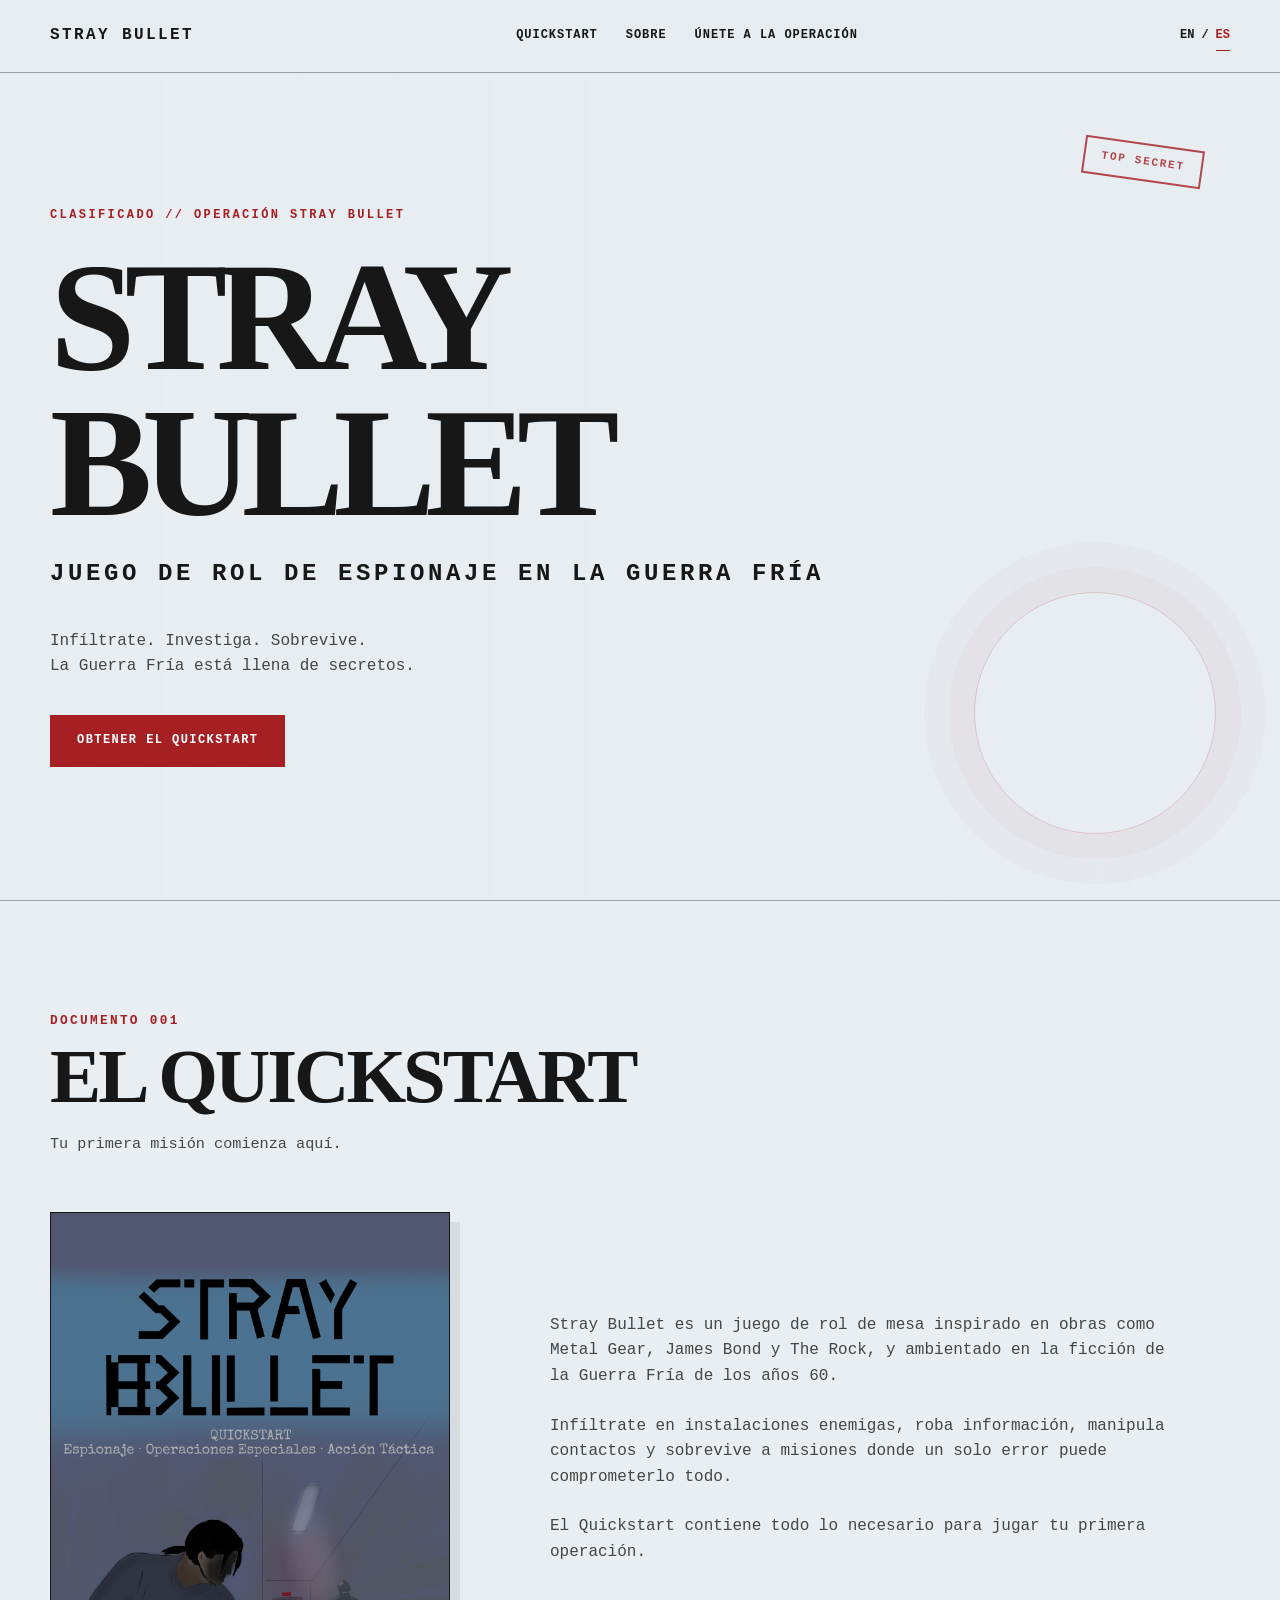
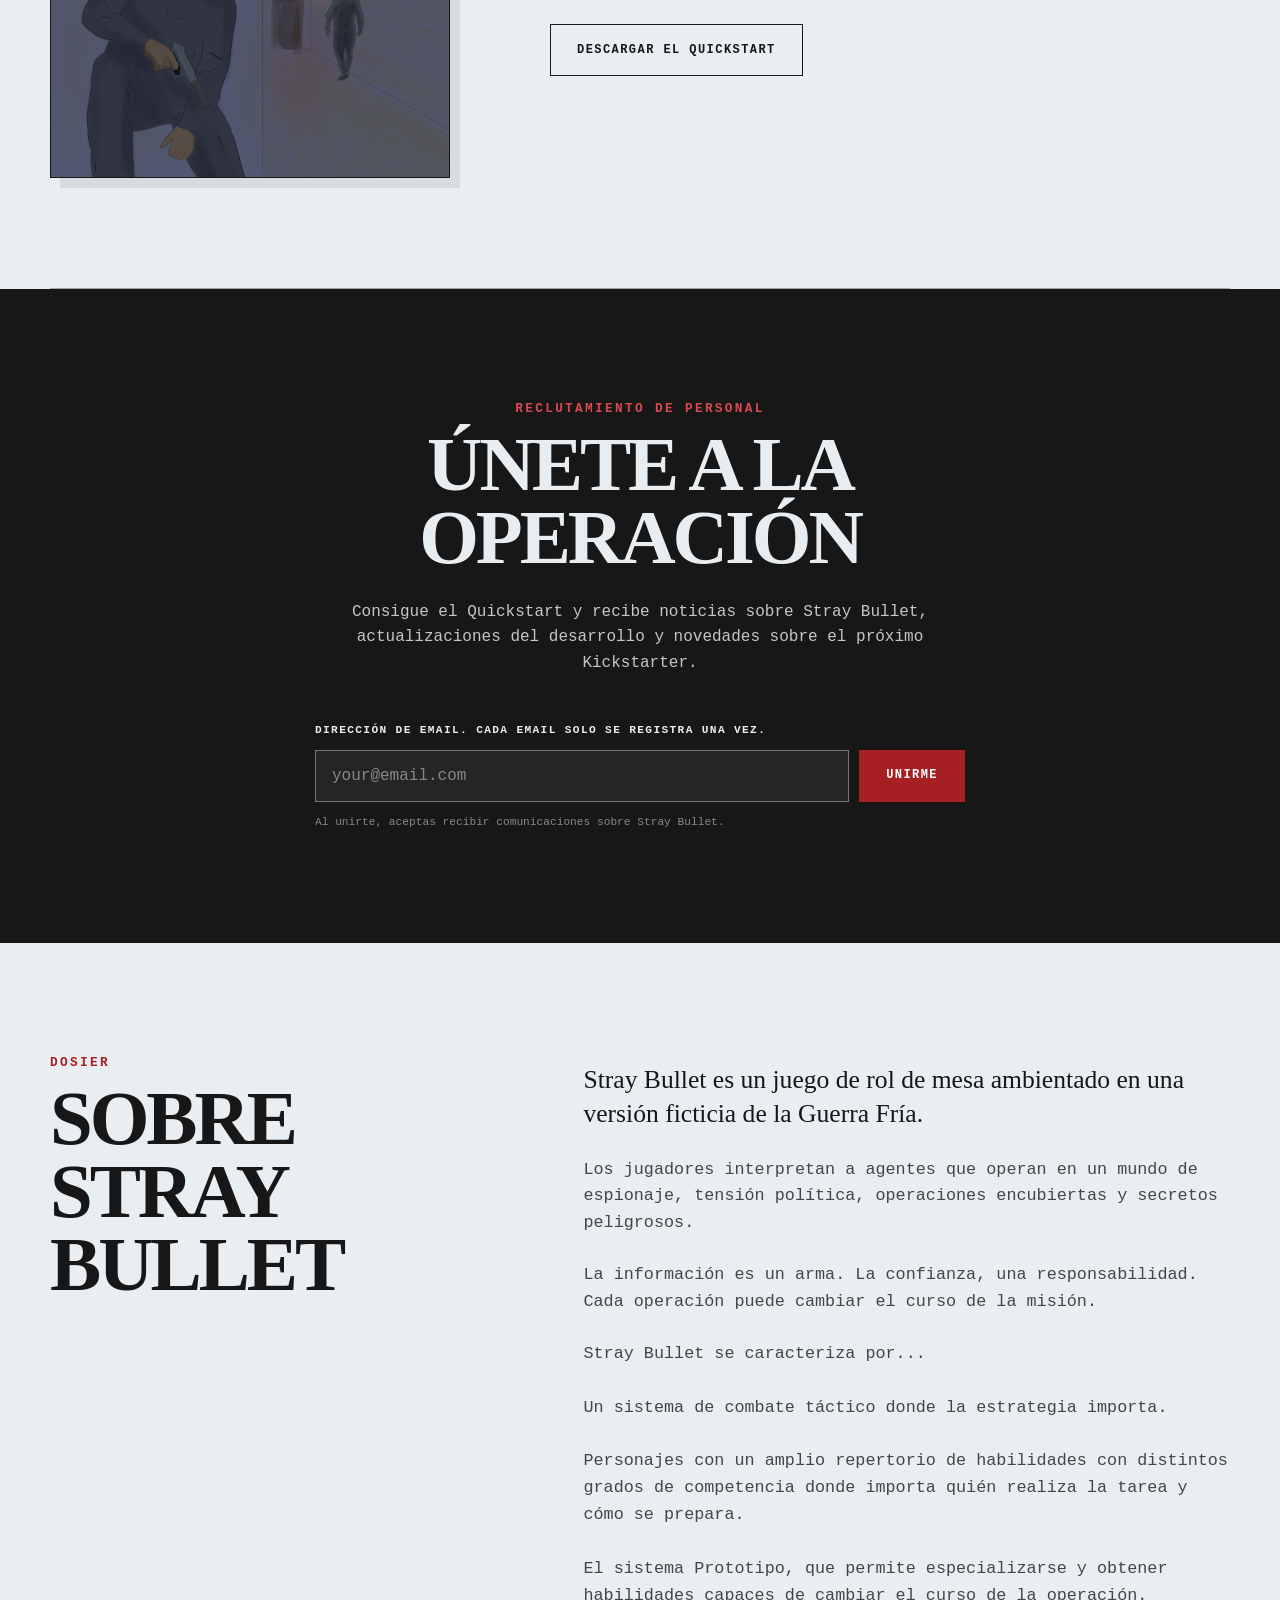
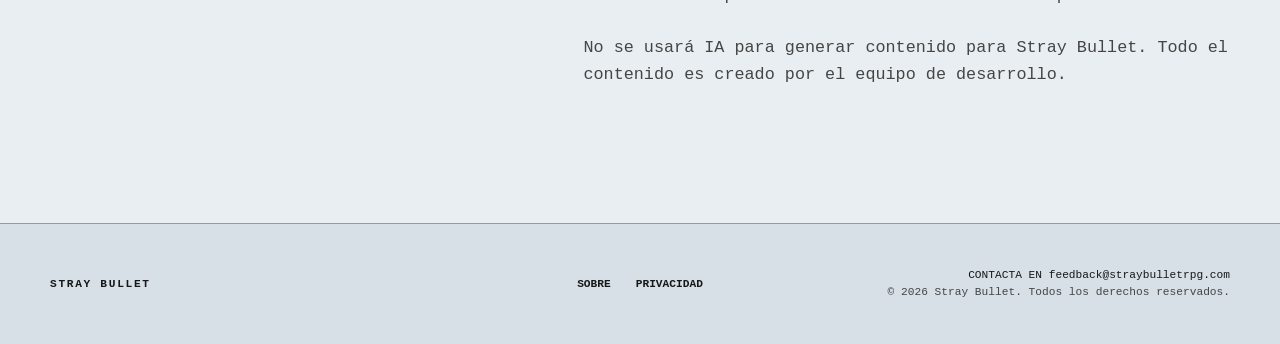
==== es/index.html @ 4962951d "updated to two index with different languages" ====
<!DOCTYPE html>
<html lang="es">

<head>

    <meta charset="UTF-8">

    <meta name="viewport"
          content="width=device-width, initial-scale=1.0">

    <title>Stray Bullet | Juego de Rol de Espionaje e Infiltración</title>

    <meta name="description"
          content="Stray Bullet es un juego de rol de mesa de espionaje e infiltración ambientado en una Guerra Fría alternativa. Descarga el Quickstart gratuito.">

    <link rel="canonical"
          href="https://straybulletrpg.com/es/">

    <link rel="alternate"
          hreflang="en"
          href="https://straybulletrpg.com/">

    <link rel="alternate"
          hreflang="es"
          href="https://straybulletrpg.com/es/">

    <link rel="alternate"
          hreflang="x-default"
          href="https://straybulletrpg.com/">

    <link rel="stylesheet"
          href="../style.css">

</head>


<body>


    <!-- =====================================================
         HEADER
    ====================================================== -->

    <header class="site-header">

        <div class="header-inner">

            <a href="./"
               class="logo">
                STRAY BULLET
            </a>


            <nav class="main-nav">

                <a href="#quickstart">
                    QUICKSTART
                </a>

                <a href="#about">
                    SOBRE
                </a>

                <a href="#newsletter">
                    ÚNETE A LA OPERACIÓN
                </a>

            </nav>


            <div class="language-selector">

                <a href="../"
                   class="language-button">
                    EN
                </a>

                <span>/</span>

                <a href="./"
                   class="language-button active">
                    ES
                </a>

            </div>

        </div>

    </header>



    <!-- =====================================================
         MAIN
    ====================================================== -->

    <main>


        <!-- =================================================
             HERO
        ================================================== -->

        <section class="hero">

            <div class="hero-content">

                <p class="classification">
                    CLASIFICADO // OPERACIÓN STRAY BULLET
                </p>


                <h1>
                    STRAY BULLET
                </h1>


                <p class="hero-subtitle">
                    JUEGO DE ROL DE ESPIONAJE EN LA GUERRA FRÍA
                </p>


                <p class="hero-description">
                    Infíltrate. Investiga. Sobrevive.
                    <br>
                    La Guerra Fría está llena de secretos.
                </p>


                <a href="#quickstart"
                   class="button button-primary">
                    OBTENER EL QUICKSTART
                </a>

            </div>

        </section>



        <!-- =================================================
             QUICKSTART
        ================================================== -->

        <section id="quickstart"
                 class="section quickstart">

            <div class="section-header">

                <p class="section-label">
                    DOCUMENTO 001
                </p>


                <h2>
                    EL QUICKSTART
                </h2>


                <p>
                    Tu primera misión comienza aquí.
                </p>

            </div>



            <div class="quickstart-content">


                <div class="quickstart-cover">

                    <img id="quickstart-cover"
                         src="../images/portada_sb_espanol.png"
                         alt="Portada del Quickstart de Stray Bullet">

                </div>



                <div class="quickstart-text">

                    <p>
                        Stray Bullet es un juego de rol de mesa inspirado en obras como Metal Gear,
                        James Bond y The Rock, y ambientado en la ficción de la Guerra Fría de los años 60.
                    </p>


                    <p>
                        Infíltrate en instalaciones enemigas, roba información, manipula contactos
                        y sobrevive a misiones donde un solo error puede comprometerlo todo.
                    </p>


                    <p>
                        El Quickstart contiene todo lo necesario
                        para jugar tu primera operación.
                    </p>


                    <a href="#newsletter"
                       class="button button-secondary">
                        DESCARGAR EL QUICKSTART
                    </a>

                </div>

            </div>

        </section>



        <!-- =================================================
             NEWSLETTER
        ================================================== -->

        <section id="newsletter"
                 class="section newsletter">

            <div class="newsletter-inner">


                <p class="section-label">
                    RECLUTAMIENTO DE PERSONAL
                </p>


                <h2>
                    ÚNETE A LA OPERACIÓN
                </h2>


                <p>
                    Consigue el Quickstart y recibe noticias
                    sobre Stray Bullet, actualizaciones del desarrollo
                    y novedades sobre el próximo Kickstarter.
                </p>



                <form class="newsletter-form">

                    <label for="email">
                        DIRECCIÓN DE EMAIL. CADA EMAIL SOLO SE REGISTRA UNA VEZ.
                    </label>


                    <div class="form-row">

                        <input type="email"
                               id="email"
                               name="email"
                               placeholder="your@email.com"
                               required>


                        <button type="submit"
                                class="button button-primary">
                            UNIRME
                        </button>

                    </div>


                    <small>
                        Al unirte, aceptas recibir comunicaciones
                        sobre Stray Bullet.
                    </small>
                    <p id="newsletter-message" aria-live="polite"></p>
                </form>

            </div>

        </section>



        <!-- =================================================
             ABOUT
        ================================================== -->

        <section id="about"
                 class="section about">


            <div class="section-header">

                <p class="section-label">
                    DOSIER
                </p>


                <h2>
                    SOBRE STRAY BULLET
                </h2>

            </div>



            <div class="about-content">

                <p>
                    Stray Bullet es un juego de rol de mesa
                    ambientado en una versión ficticia de la Guerra Fría.
                </p>


                <p>
                    Los jugadores interpretan a agentes que operan en un
                    mundo de espionaje, tensión política, operaciones
                    encubiertas y secretos peligrosos.
                </p>


                <p>
                    La información es un arma. La confianza, una
                    responsabilidad. Cada operación puede cambiar el curso de la misión.
                </p>


                <p>
                    Stray Bullet se caracteriza por...<br><br>
                    Un sistema de combate táctico donde la estrategia importa.<br><br>
                    Personajes con un amplio repertorio de habilidades con distintos grados
                    de competencia donde importa quién realiza la tarea y cómo se prepara.<br><br>
                    El sistema Prototipo, que permite especializarse y obtener habilidades
                    capaces de cambiar el curso de la operación.
                </p>


                <p>
                    No se usará IA para generar contenido para Stray Bullet.
                    Todo el contenido es creado por el equipo de desarrollo.
                </p>

            </div>

        </section>

    </main>



    <!-- =====================================================
         FOOTER
    ====================================================== -->

    <footer class="site-footer">

        <div class="footer-inner">


            <p>
                STRAY BULLET
            </p>


            <div class="footer-links">

                <a href="#about">
                    SOBRE
                </a>

                <a href="#">
                    PRIVACIDAD
                </a>

            </div>


            <div style="text-align:right">

                <p class="contact">
                    CONTACTA EN feedback@straybulletrpg.com
                </p>


                <p class="copyright">
                    © 2026 Stray Bullet. Todos los derechos reservados.
                </p>

            </div>

        </div>

    </footer>



    <script src="../script.js"></script>

</body>

</html>
---- style.css ----
/* =========================================================
   STRAY BULLET
   Cold War Espionage TTRPG
   ========================================================= */
/* =========================================================
   RESET
   ========================================================= */
* {
    margin: 0;
    padding: 0;
    box-sizing: border-box;
}

html {
    scroll-behavior: smooth;
}

body {
    min-height: 100vh;
    background: linear-gradient( rgba(231, 237, 241, 0.94), rgba(231, 237, 241, 0.94) ), repeating-linear-gradient( 0deg, transparent, transparent 3px, rgba(0, 0, 0, 0.025) 4px );
    color: #171717;
    font-family: "Courier New", Courier, monospace;
    line-height: 1.6;
}

a {
    color: inherit;
    text-decoration: none;
}

button,
input {
    font: inherit;
}


/* =========================================================
   VARIABLES
   ========================================================= */

:root {
    --paper: #e7edf1;
    --paper-dark: #d7e0e6;
    --ink: #171717;
    --ink-light: #454545;
    --red: #a51f23;
    --red-dark: #761619;
    --line: rgba(23, 23, 23, 0.35);
    --max-width: 1180px;
}


/* =========================================================
   GLOBAL
   ========================================================= */

main {
    overflow: hidden;
}

.section {
    width: min( calc(100% - 48px), var(--max-width) );
    margin: 0 auto;
    padding: 110px 0;
}

.section-header {
    margin-bottom: 55px;
}

.section-label {
    margin-bottom: 10px;
    color: var(--red);
    font-size: 0.8rem;
    font-weight: bold;
    letter-spacing: 0.18em;
}

h1,
h2 {
    font-family: Georgia, "Times New Roman", serif;
    font-weight: 900;
    line-height: 0.95;
}

h2 {
    font-size: clamp(2.5rem, 6vw, 5rem);
    letter-spacing: -0.04em;
}

.section-header > p:last-child {
    margin-top: 18px;
    color: var(--ink-light);
    font-size: 0.95rem;
}


/* =========================================================
   HEADER
   ========================================================= */

.site-header {
    position: relative;
    z-index: 10;
    border-bottom: 1px solid var(--line);
    background: rgba(231, 237, 241, 0.96);
}

.header-inner {
    width: min( calc(100% - 48px), var(--max-width) );
    min-height: 72px;
    margin: 0 auto;
    display: flex;
    align-items: center;
    justify-content: space-between;
    gap: 30px;
}

.logo {
    font-weight: bold;
    font-size: 1rem;
    letter-spacing: 0.15em;
}

.main-nav {
    display: flex;
    align-items: center;
    gap: 28px;
    font-size: 0.75rem;
    font-weight: bold;
    letter-spacing: 0.08em;
}

    .main-nav a,
    .language-button {
        position: relative;
    }

        .main-nav a::after,
        .language-selector a::after,
        .language-button::after {
            content: "";
            position: absolute;
            left: 0;
            bottom: -5px;
            width: 0;
            height: 1px;
            background: var(--red);
            transition: width 0.2s ease;
        }

        .main-nav a:hover::after,
        .language-selector a:hover::after,
        .language-button:hover::after,
        .language-button.active::after {
            width: 100%;
        }

.language-selector {
    display: flex;
    align-items: center;
    gap: 7px;
    font-size: 0.75rem;
    font-weight: bold;
}

.language-button {
    padding: 0;
    border: none;
    background: transparent;
    color: inherit;
    font: inherit;
    font-size: inherit;
    font-weight: inherit;
    cursor: pointer;
}

    .language-button.active {
        color: var(--red);
    }


/* =========================================================
   HERO
   ========================================================= */

.hero {
    position: relative;
    min-height: calc(100vh - 72px);
    display: flex;
    align-items: center;
    border-bottom: 1px solid var(--line);
    background: linear-gradient( 90deg, rgba(231, 237, 241, 1) 0%, rgba(231, 237, 241, 0.94) 55%, rgba(231, 237, 241, 0.75) 100% );
}

    .hero::before {
        content: "TOP SECRET";
        position: absolute;
        top: 70px;
        right: 6vw;
        padding: 8px 16px;
        border: 2px solid var(--red);
        color: var(--red);
        font-size: 0.7rem;
        font-weight: bold;
        letter-spacing: 0.15em;
        transform: rotate(8deg);
        opacity: 0.8;
    }

    .hero::after {
        content: "";
        position: absolute;
        right: 5%;
        bottom: 8%;
        width: 240px;
        height: 240px;
        border: 1px solid rgba(165, 31, 35, 0.2);
        border-radius: 50%;
        box-shadow: 0 0 0 25px rgba(165, 31, 35, 0.03), 0 0 0 50px rgba(165, 31, 35, 0.02);
        pointer-events: none;
    }

.hero-content {
    width: min( calc(100% - 48px), var(--max-width) );
    margin: 0 auto;
}

.classification {
    margin-bottom: 20px;
    color: var(--red);
    font-size: 0.75rem;
    font-weight: bold;
    letter-spacing: 0.2em;
}

.hero h1 {
    max-width: 900px;
    font-size: clamp( 4rem, 12vw, 10rem );
    letter-spacing: -0.07em;
}

.hero-subtitle {
    margin-top: 18px;
    font-size: clamp( 1rem, 2vw, 1.5rem );
    font-weight: bold;
    letter-spacing: 0.15em;
}

.hero-description {
    max-width: 500px;
    margin-top: 35px;
    color: var(--ink-light);
    font-size: 1rem;
}


/* =========================================================
   BUTTONS
   ========================================================= */

.button {
    display: inline-flex;
    align-items: center;
    justify-content: center;
    min-height: 52px;
    margin-top: 35px;
    padding: 0 26px;
    border: 1px solid var(--ink);
    font-size: 0.75rem;
    font-weight: bold;
    letter-spacing: 0.12em;
    cursor: pointer;
    transition: background 0.2s ease, color 0.2s ease, transform 0.2s ease;
}

    .button:hover {
        transform: translateY(-2px);
    }

.button-primary {
    background: var(--red);
    border-color: var(--red);
    color: white;
}

    .button-primary:hover {
        background: var(--red-dark);
    }

.button-secondary {
    background: transparent;
    color: var(--ink);
}

    .button-secondary:hover {
        background: var(--ink);
        color: var(--paper);
    }


/* =========================================================
   QUICKSTART
   ========================================================= */

.quickstart {
    border-bottom: 1px solid var(--line);
}

.quickstart-content {
    display: grid;
    grid-template-columns: minmax(250px, 400px) 1fr;
    gap: clamp(40px, 8vw, 100px);
    align-items: center;
}

.quickstart-cover {
    aspect-ratio: 0.707;
    border: 1px solid var(--ink);
    background: var(--paper-dark);
    box-shadow: 10px 10px 0 rgba(23, 23, 23, 0.08);
    overflow: hidden;
}

    .quickstart-cover img {
        display: block;
        width: 100%;
        height: 100%;
        object-fit: cover;
    }

.quickstart-text {
    max-width: 620px;
}

    .quickstart-text p {
        margin-bottom: 24px;
        color: var(--ink-light);
        font-size: 1rem;
    }


/* =========================================================
   NEWSLETTER
   ========================================================= */

.newsletter {
    max-width: none;
    width: 100%;
    border-bottom: 1px solid var(--line);
    background: var(--ink);
    color: var(--paper);
}

.newsletter-inner {
    width: min( calc(100% - 48px), 800px );
    margin: 0 auto;
    text-align: center;
}

.newsletter .section-label {
    color: #d84a4f;
}

.newsletter h2 {
    margin-bottom: 25px;
}

.newsletter-inner > p:not(.section-label) {
    max-width: 650px;
    margin: 0 auto;
    color: #c6c6c6;
}

.newsletter-form {
    max-width: 650px;
    margin: 45px auto 0;
    text-align: left;
}

    .newsletter-form label {
        display: block;
        margin-bottom: 10px;
        font-size: 0.7rem;
        font-weight: bold;
        letter-spacing: 0.12em;
    }

.form-row {
    display: flex;
    gap: 10px;
}

.newsletter-form input {
    flex: 1;
    min-width: 0;
    height: 52px;
    padding: 0 16px;
    border: 1px solid #777;
    background: #252525;
    color: white;
    outline: none;
}

    .newsletter-form input:focus {
        border-color: #d84a4f;
    }

    .newsletter-form input::placeholder {
        color: #888;
    }

.newsletter-form .button {
    margin-top: 0;
    white-space: nowrap;
}

.newsletter-form small {
    display: block;
    margin-top: 12px;
    color: #888;
    font-size: 0.7rem;
}


/* =========================================================
   ABOUT
   ========================================================= */

.about {
    display: grid;
    grid-template-columns: minmax(250px, 0.8fr) minmax(300px, 1.2fr);
    gap: clamp(40px, 8vw, 120px);
}

.about-content {
    max-width: 650px;
    padding-top: 10px;
}

    .about-content p {
        margin-bottom: 25px;
        color: var(--ink-light);
        font-size: 1.05rem;
    }

        .about-content p:first-child {
            color: var(--ink);
            font-family: Georgia, "Times New Roman", serif;
            font-size: 1.6rem;
            line-height: 1.35;
        }


/* =========================================================
   FOOTER
   ========================================================= */

.site-footer {
    border-top: 1px solid var(--line);
    background: var(--paper-dark);
}

.footer-inner {
    width: min( calc(100% - 48px), var(--max-width) );
    min-height: 120px;
    margin: 0 auto;
    display: grid;
    grid-template-columns: 1fr auto 1fr;
    align-items: center;
    gap: 30px;
    font-size: 0.7rem;
}

    .footer-inner > p:first-child {
        font-weight: bold;
        letter-spacing: 0.15em;
    }

.footer-links {
    display: flex;
    gap: 25px;
    font-weight: bold;
}

    .footer-links a:hover {
        color: var(--red);
    }

.copyright {
    color: var(--ink-light);
    text-align: right;
}


/* =========================================================
   RESPONSIVE — TABLET
   ========================================================= */

@media (max-width: 800px) {

    .header-inner {
        flex-wrap: wrap;
        padding: 18px 0;
    }

    .main-nav {
        order: 3;
        width: 100%;
        justify-content: center;
        padding-top: 10px;
    }

    .quickstart-content {
        grid-template-columns: 1fr;
        max-width: 600px;
    }

    .quickstart-cover {
        width: min(100%, 350px);
        margin: 0 auto;
    }

    .about {
        grid-template-columns: 1fr;
    }

    .footer-inner {
        grid-template-columns: 1fr;
        padding: 30px 0;
        text-align: center;
    }

    .footer-links {
        justify-content: center;
    }

    .copyright {
        text-align: center;
    }
}


/* =========================================================
   RESPONSIVE — MOBILE
   ========================================================= */

@media (max-width: 550px) {

    .section {
        width: min( calc(100% - 32px), var(--max-width) );
        padding: 75px 0;
    }

    .header-inner {
        width: calc(100% - 32px);
        gap: 15px;
    }

    .main-nav {
        gap: 16px;
        font-size: 0.65rem;
    }

    .language-selector {
        font-size: 0.65rem;
    }

    .hero {
        min-height: 80vh;
    }

    .hero-content {
        width: calc(100% - 32px);
    }

    .hero h1 {
        font-size: clamp( 3.5rem, 18vw, 6rem );
    }

    .hero-subtitle {
        font-size: 0.85rem;
        line-height: 1.5;
    }

    .hero-description {
        font-size: 0.9rem;
    }

    .hero::before {
        top: 30px;
        right: 20px;
        font-size: 0.55rem;
    }

    .hero::after {
        width: 150px;
        height: 150px;
        right: -30px;
        bottom: 30px;
    }

    h2 {
        font-size: 2.8rem;
    }

    .form-row {
        flex-direction: column;
    }

    .newsletter-form .button {
        width: 100%;
    }

    .footer-links {
        flex-wrap: wrap;
    }
}
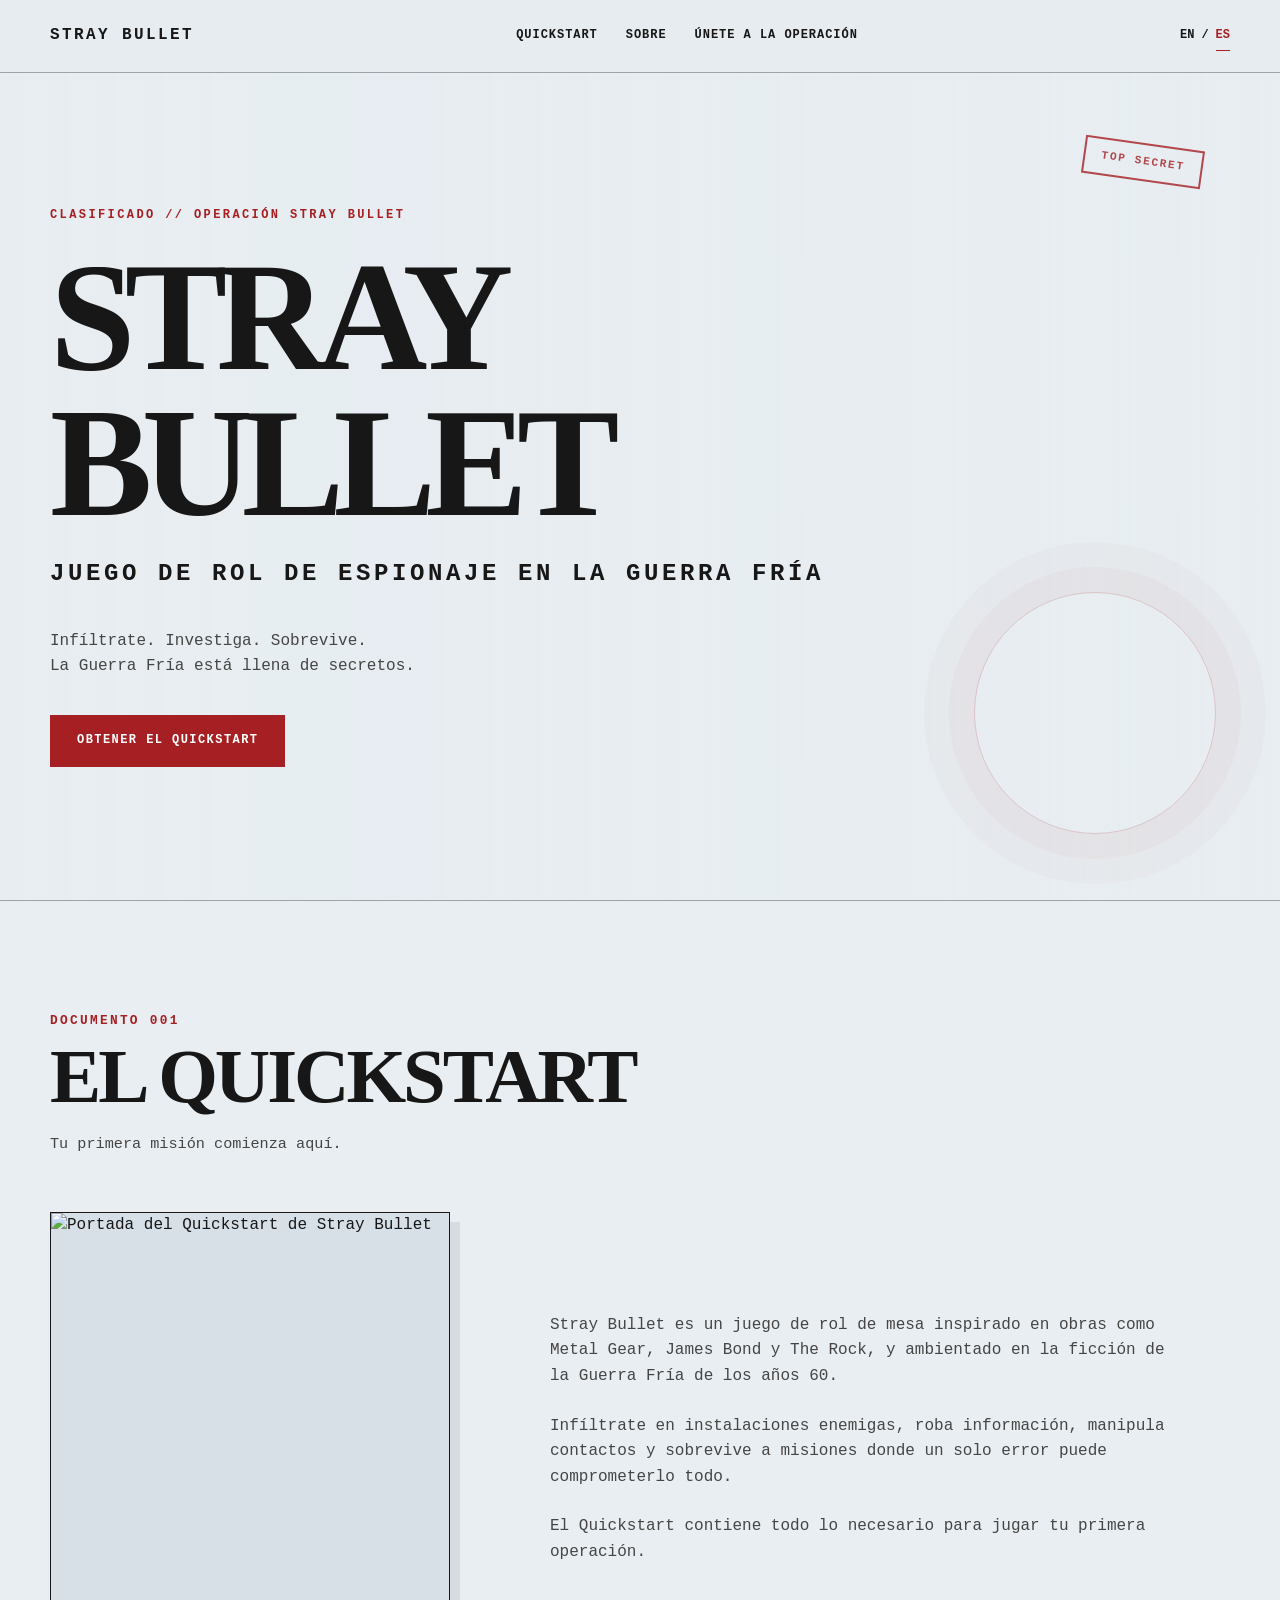
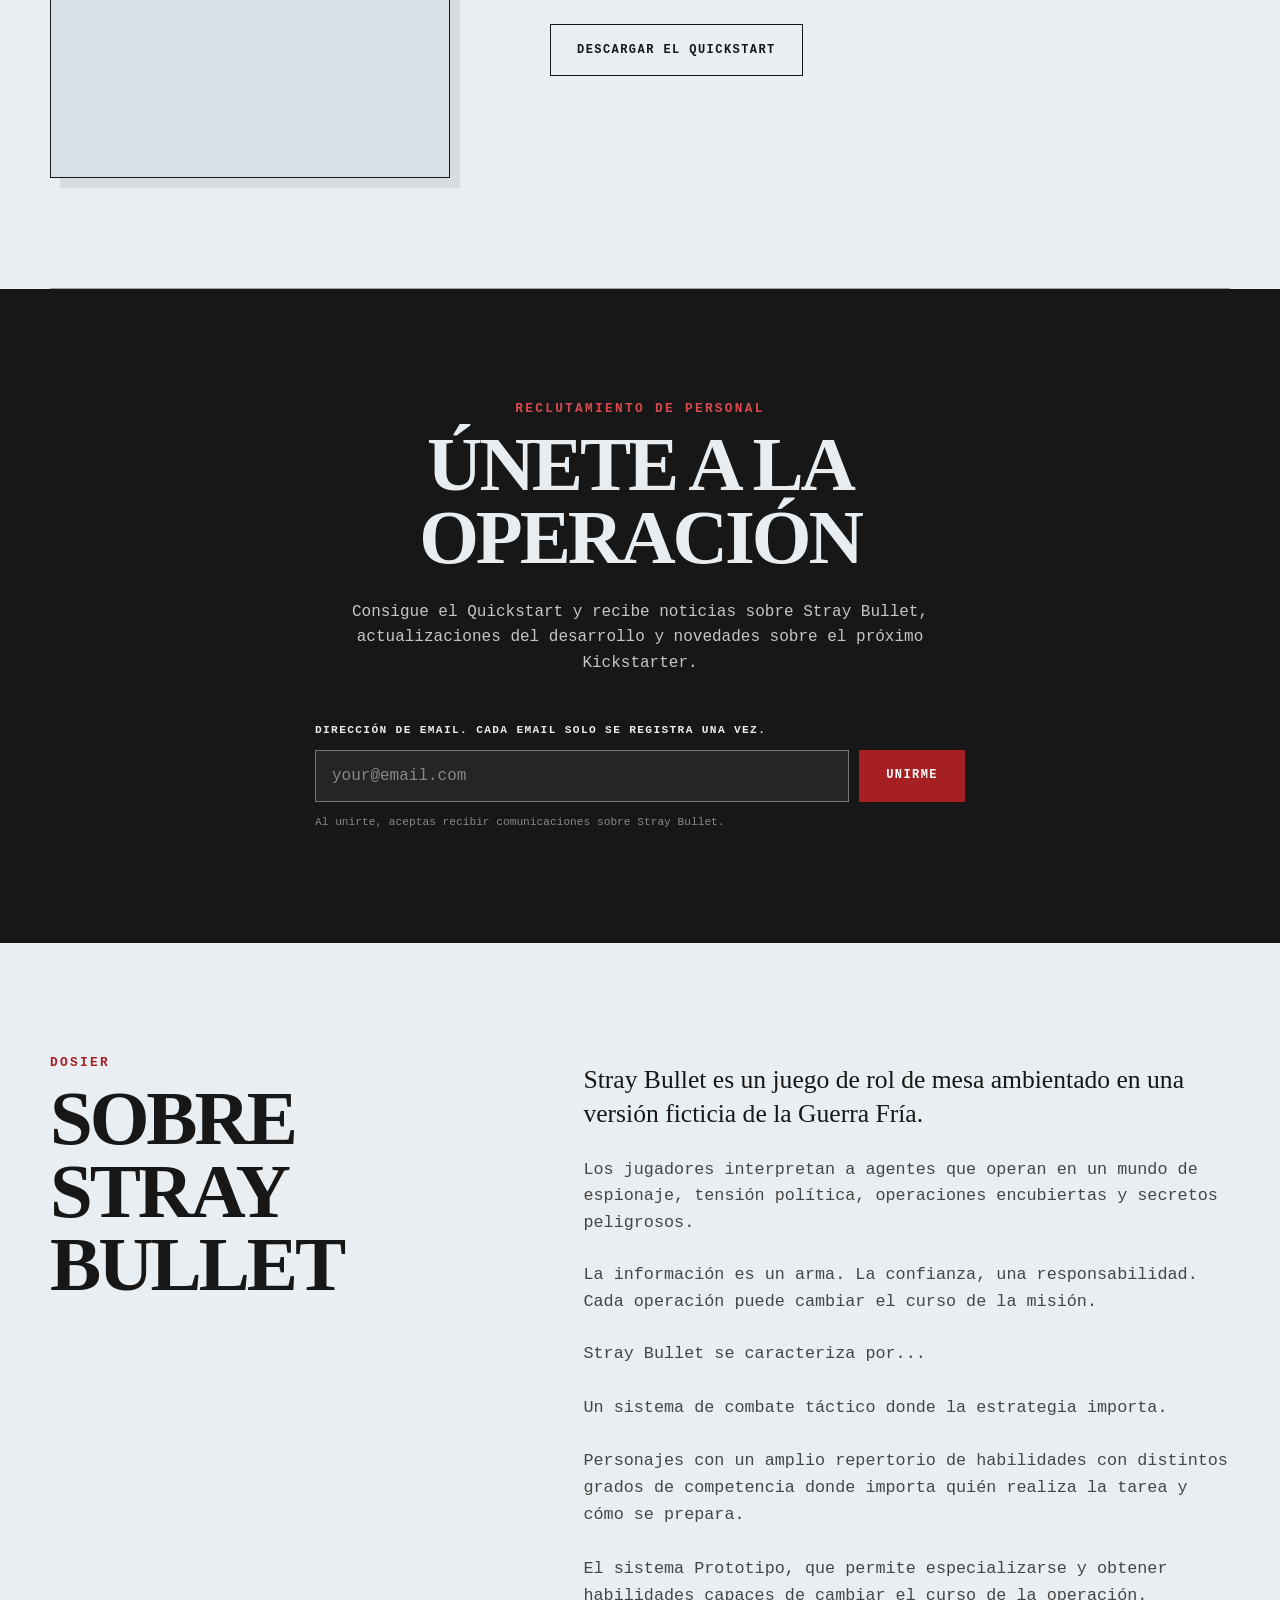
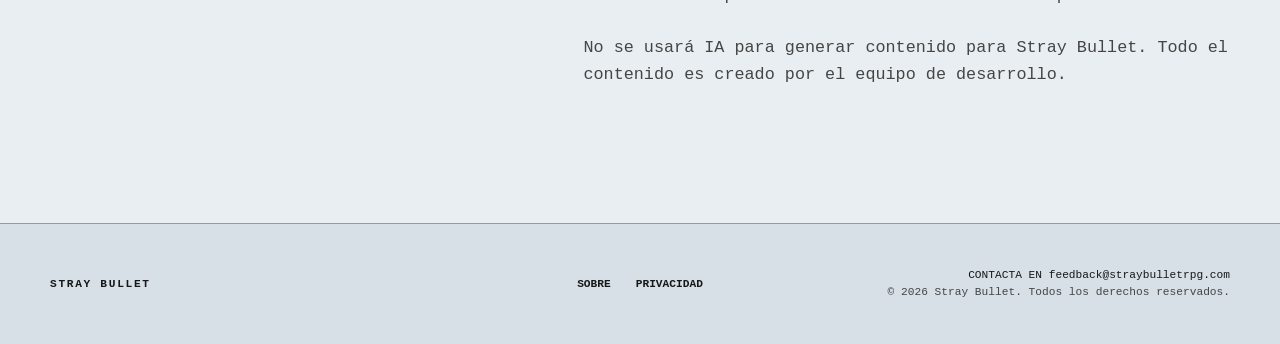
==== commit 90fd2868: "new covers added" ====
--- a/es/index.html
+++ b/es/index.html
@@ -171,7 +171,7 @@
                 <div class="quickstart-cover">
 
                     <img id="quickstart-cover"
-                         src="../images/portada_sb_espanol.png"
+                         src="../images/portada2_sb_espanol.png"
                          alt="Portada del Quickstart de Stray Bullet">
 
                 </div>
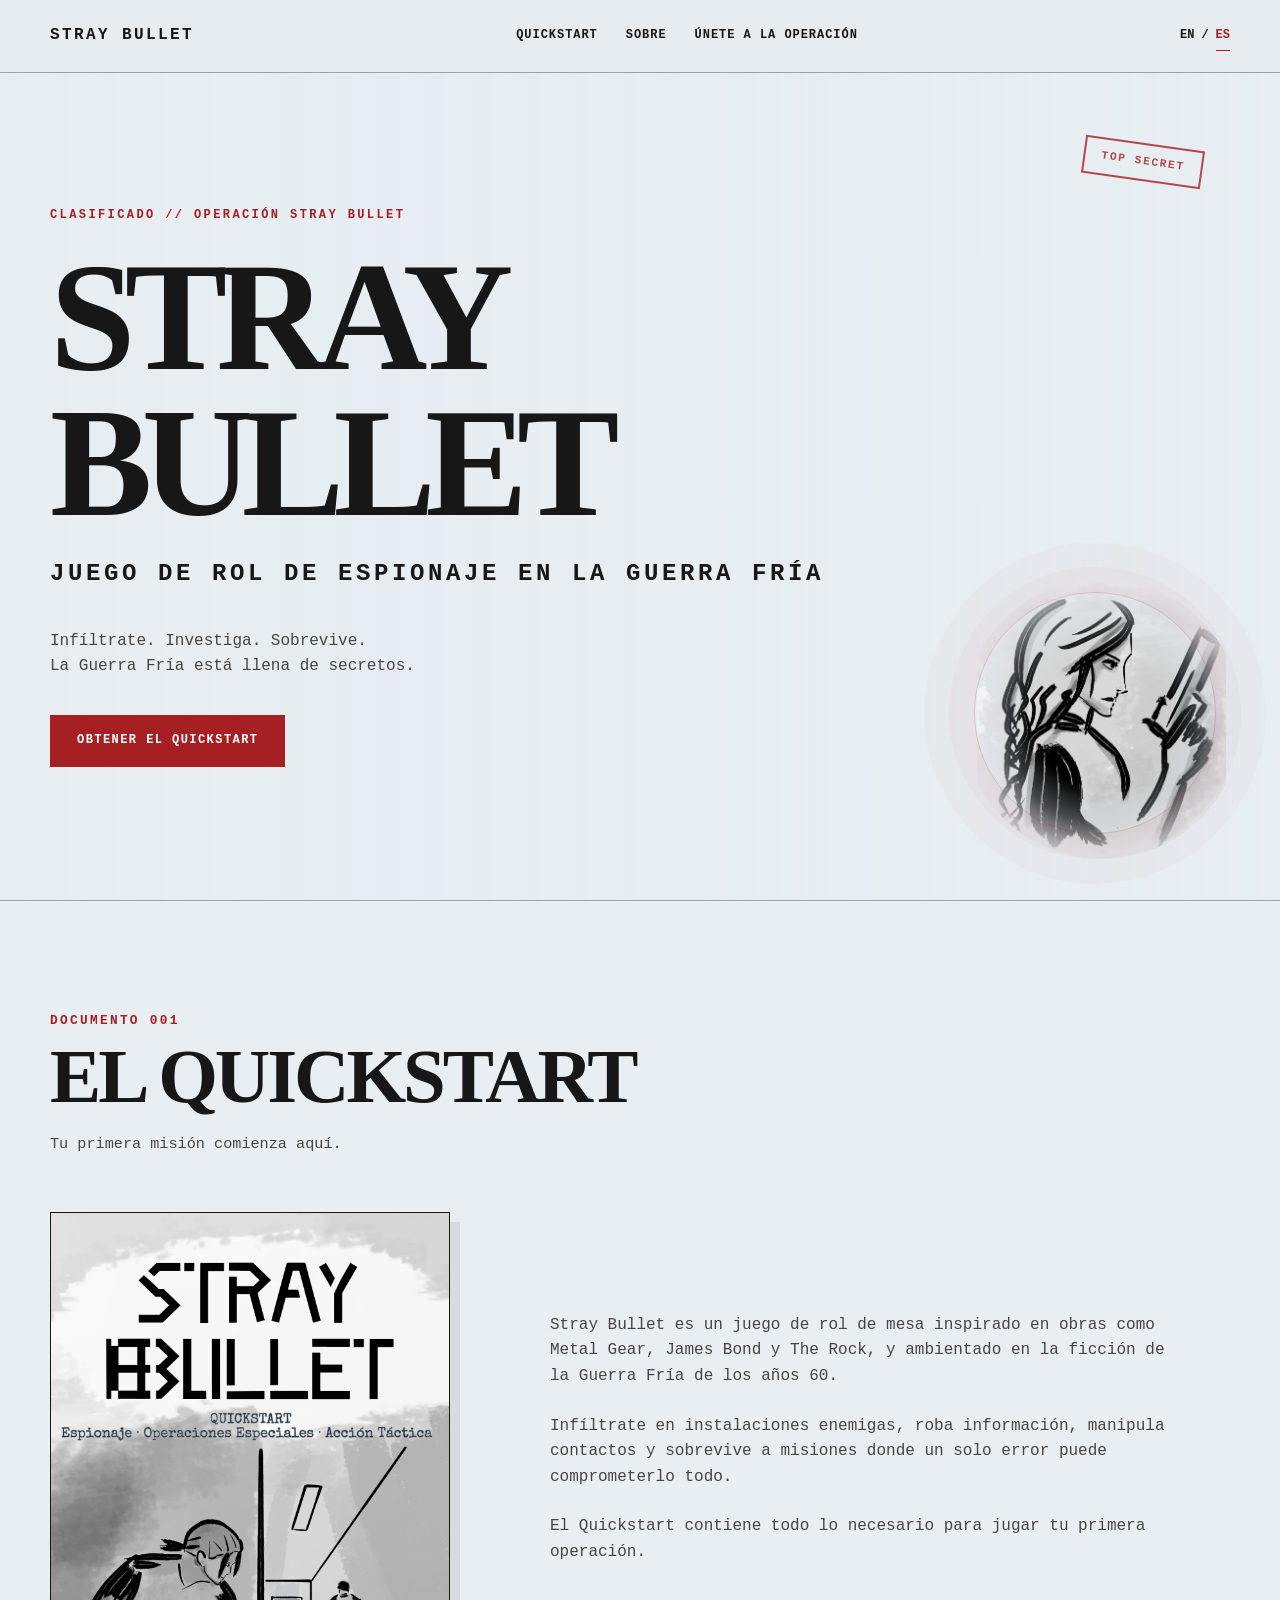
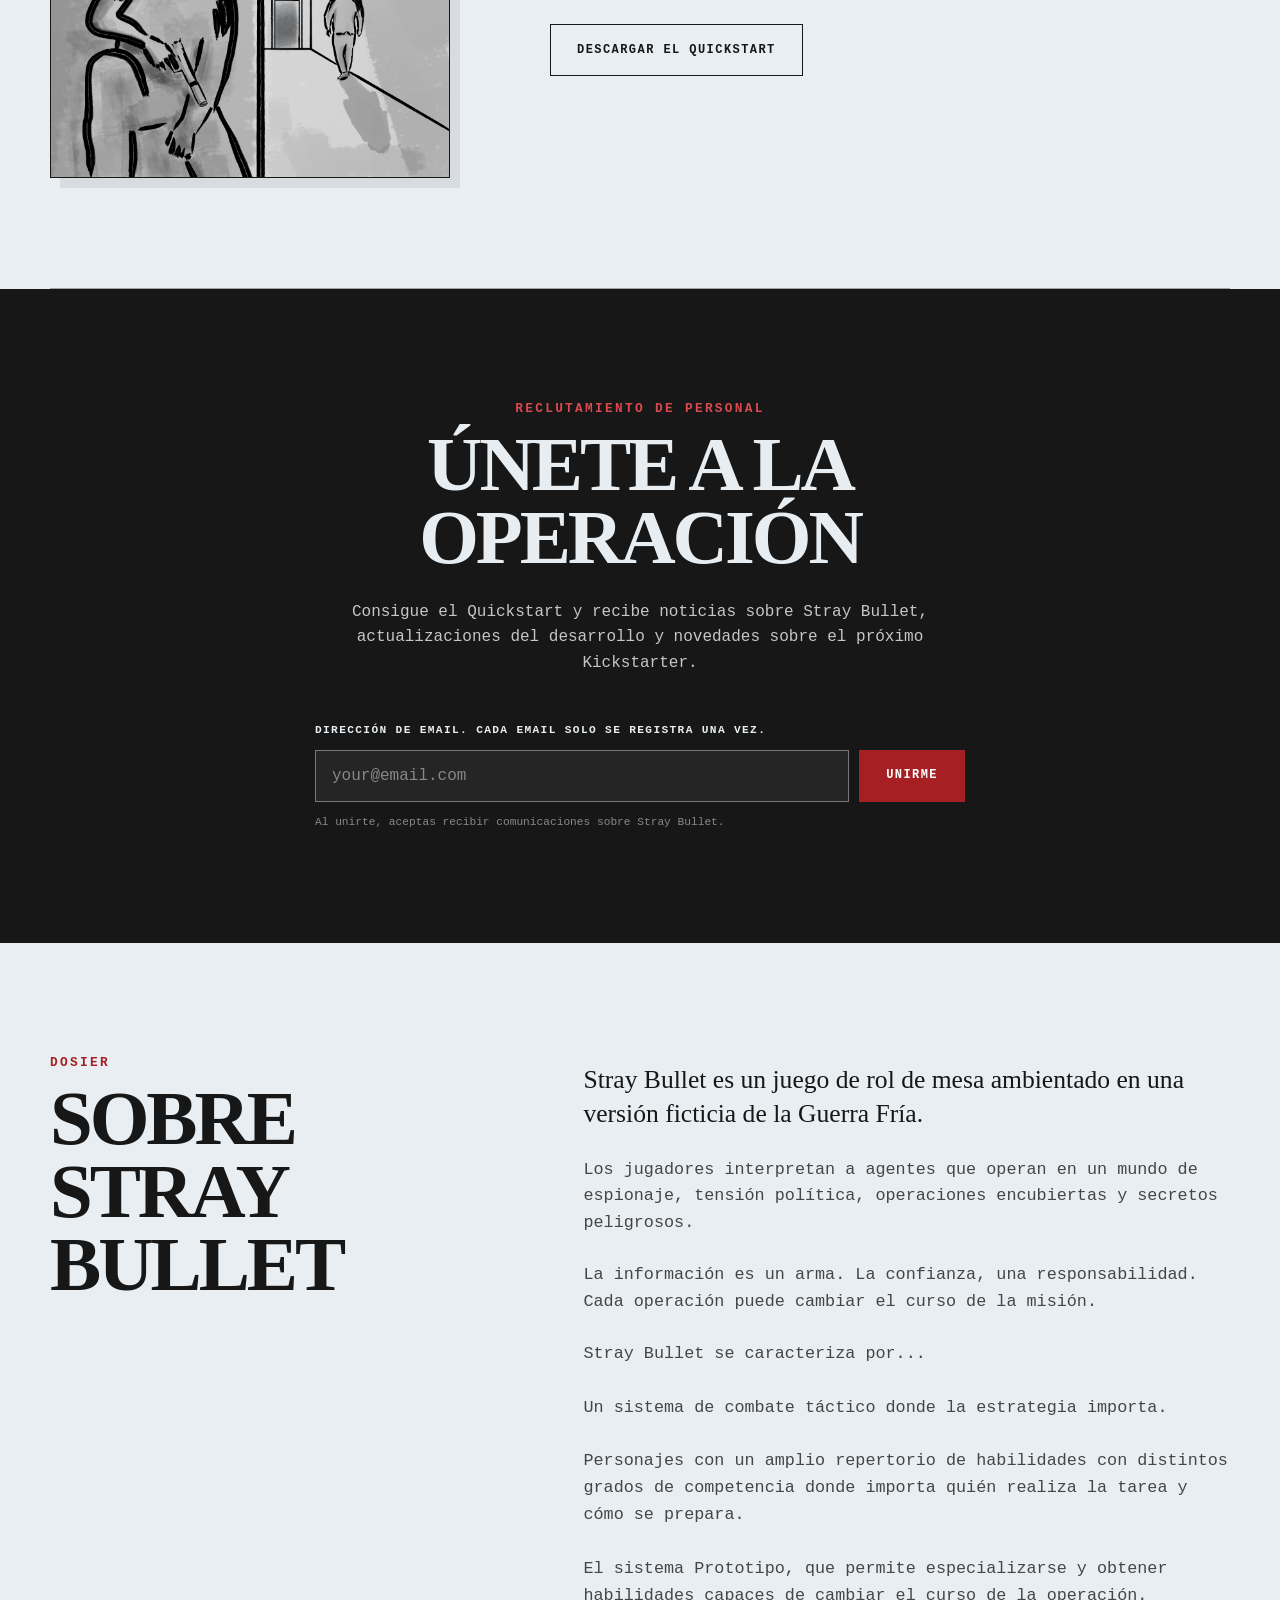
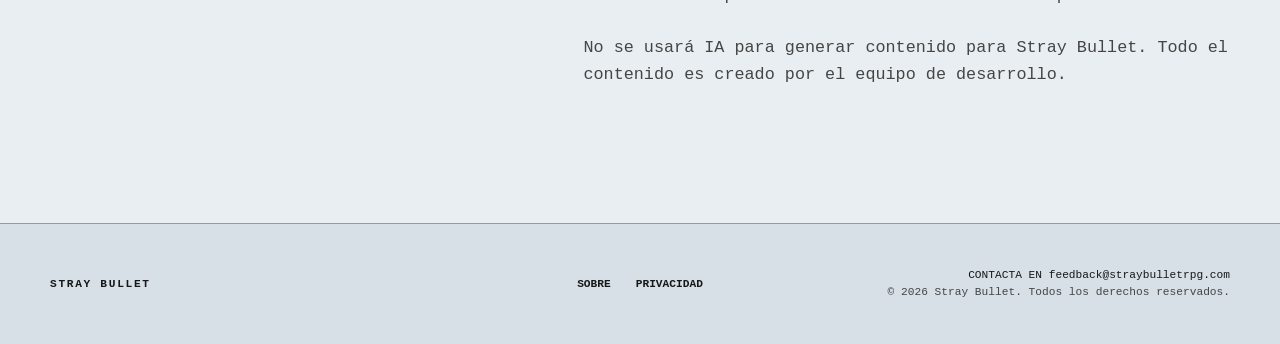
==== commit 10db8c45: "Logo added" ====
--- a/es/index.html
+++ b/es/index.html
@@ -113,7 +113,9 @@
                 <h1>
                     STRAY BULLET
                 </h1>
-
+                <div class="hero-watermark">
+                    <img src="../images/LogoWithoutLetters.png" alt="">
+                </div>
 
                 <p class="hero-subtitle">
                     JUEGO DE ROL DE ESPIONAJE EN LA GUERRA FRÍA
--- a/style.css
+++ b/style.css
@@ -329,7 +329,6 @@
         height: 100%;
         object-fit: cover;
     }
-
 .quickstart-text {
     max-width: 620px;
 }
@@ -340,7 +339,30 @@
         font-size: 1rem;
     }
 
-
+.hero-watermark {
+    position: absolute;
+    width: 280px;
+    height: 280px;
+    right: 3%;
+    bottom: 5%;
+    display: flex;
+    align-items: center;
+    justify-content: center;
+    border-radius: 50%;
+    overflow: hidden;
+    pointer-events: none;
+    z-index: 0;
+}
+
+    .hero-watermark img {
+        width: 100%;
+        height: 100%;
+        object-fit: contain;
+        object-position: center;
+        mix-blend-mode: multiply;
+        -webkit-mask-image: radial-gradient( circle at center, black 0%, black 35%, rgba(0, 0, 0, 0.7) 52%, transparent 75% );
+        mask-image: radial-gradient( circle at center, black 0%, black 35%, rgba(0, 0, 0, 0.7) 52%, transparent 75% );
+    }
 /* =========================================================
    NEWSLETTER
    ========================================================= */
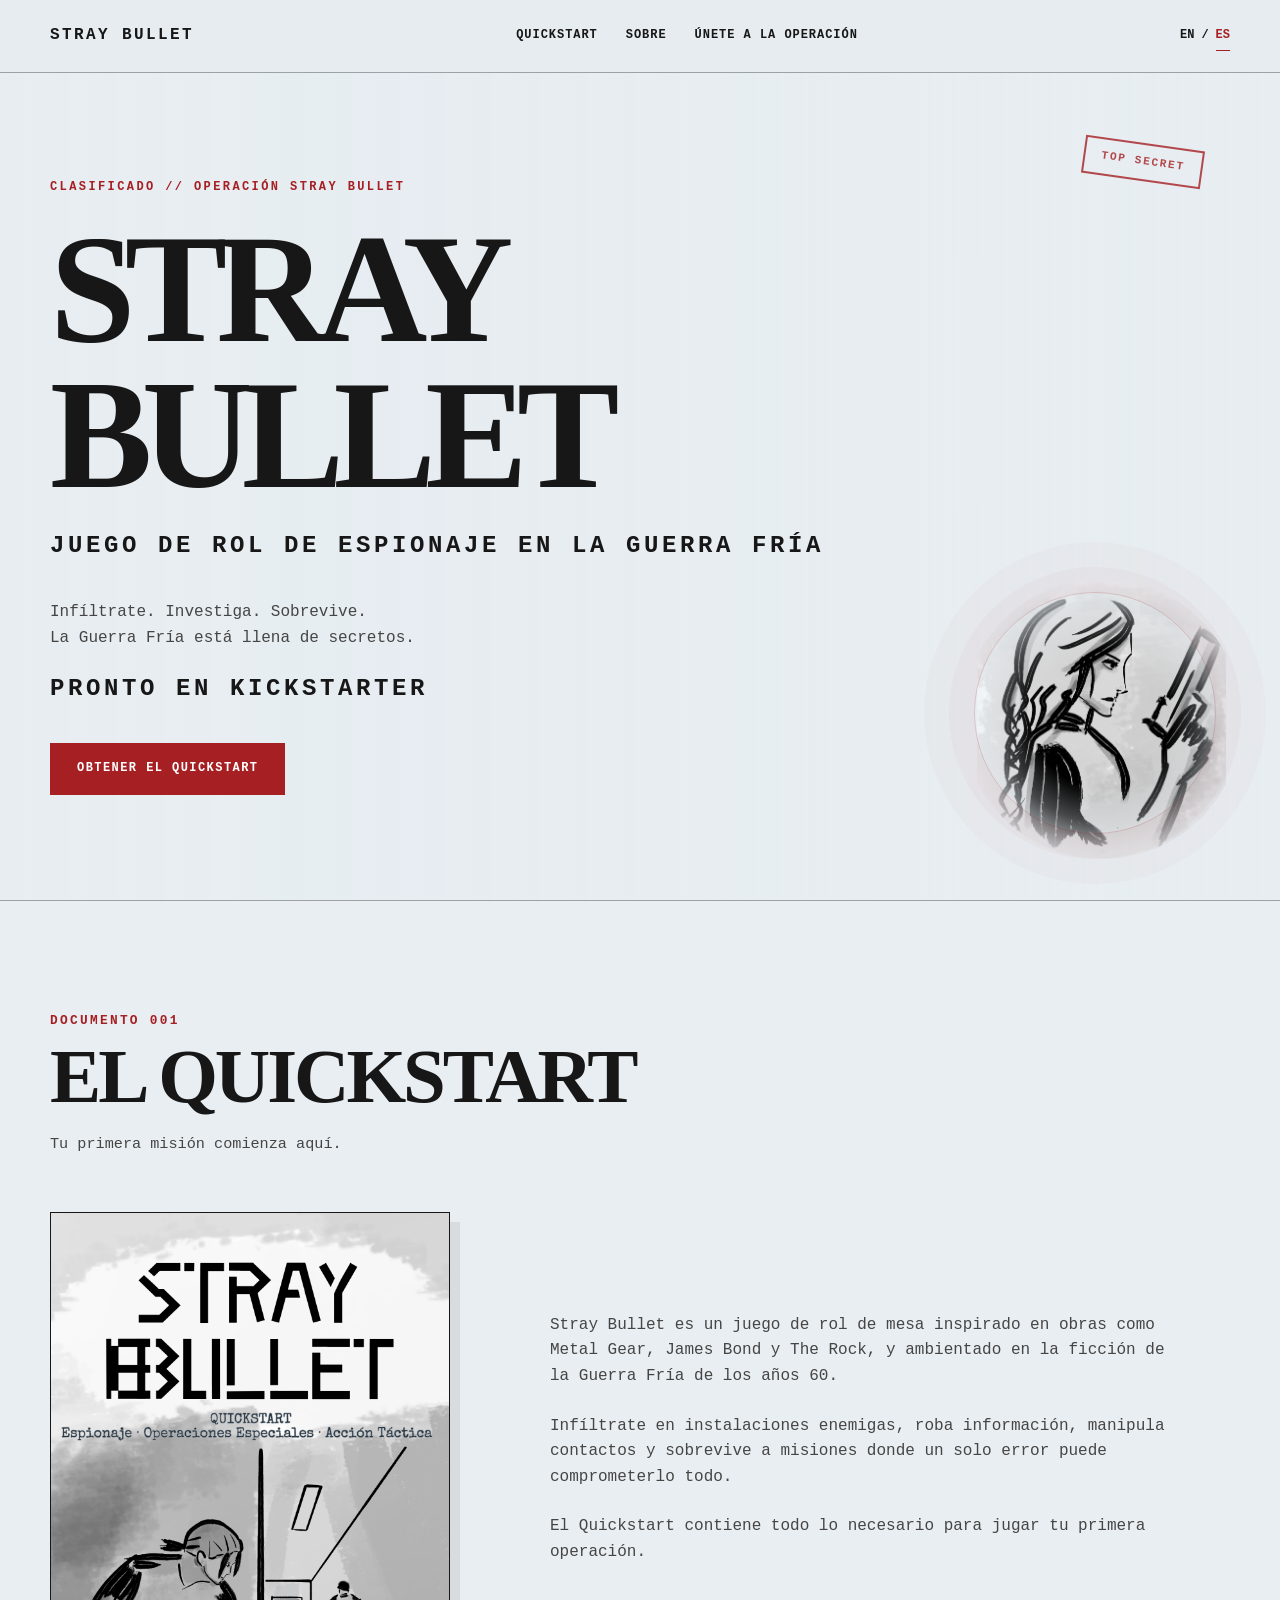
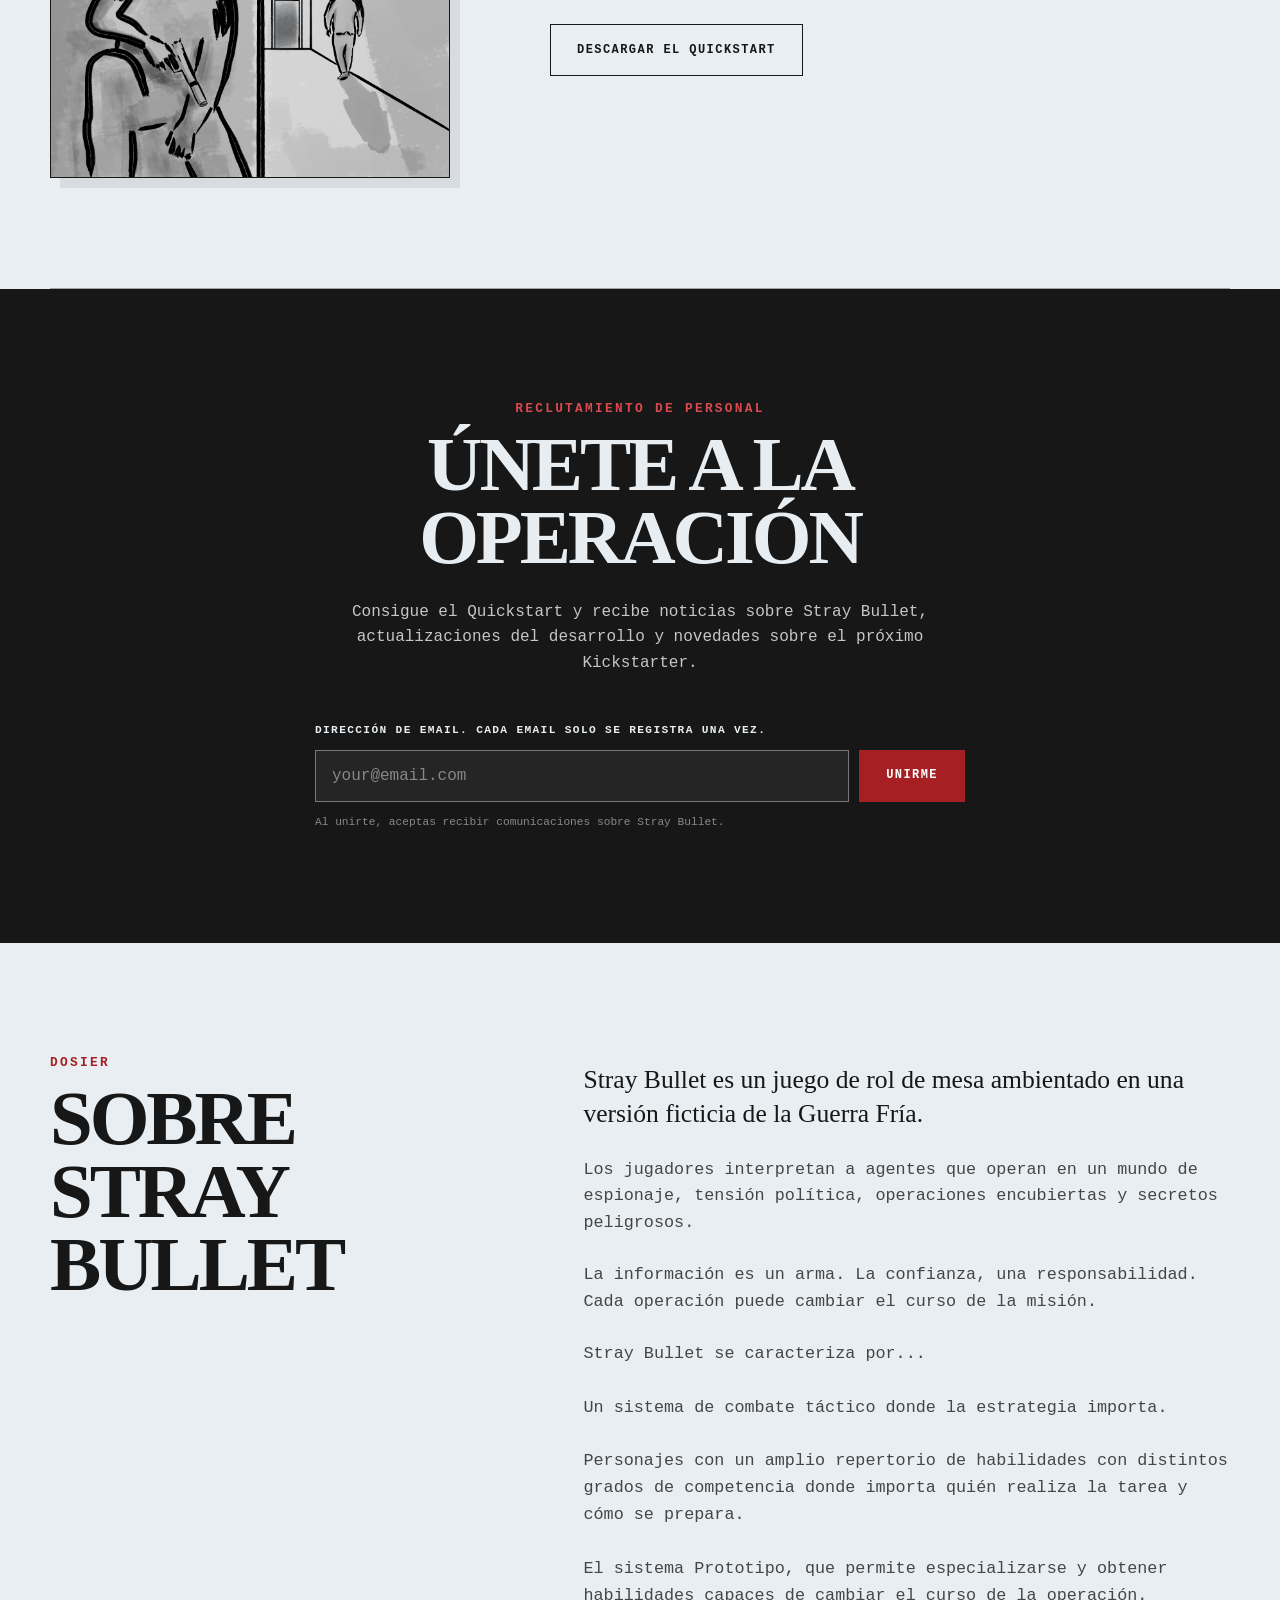
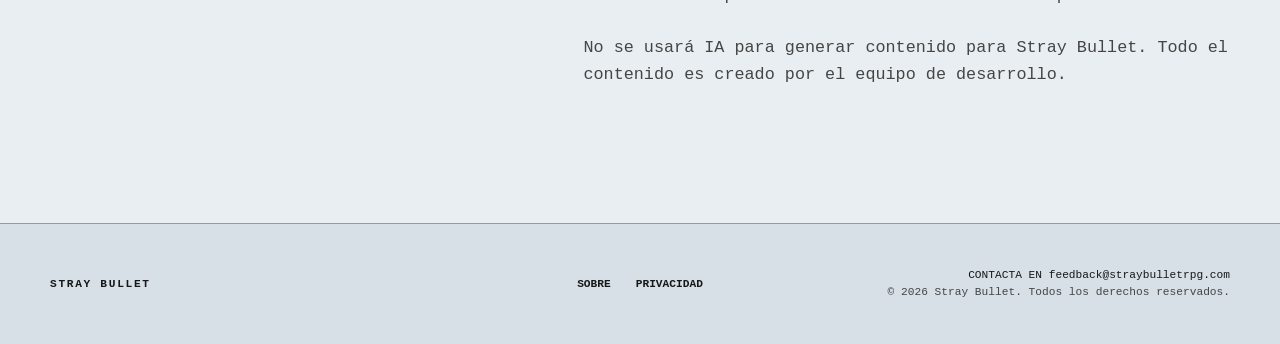
==== commit da330c4f: "kickstarter message added" ====
--- a/es/index.html
+++ b/es/index.html
@@ -128,6 +128,10 @@
                     La Guerra Fría está llena de secretos.
                 </p>
 
+                <p class="hero-subtitle">
+                    PRONTO EN KICKSTARTER
+                </p>
+
 
                 <a href="#quickstart"
                    class="button button-primary">
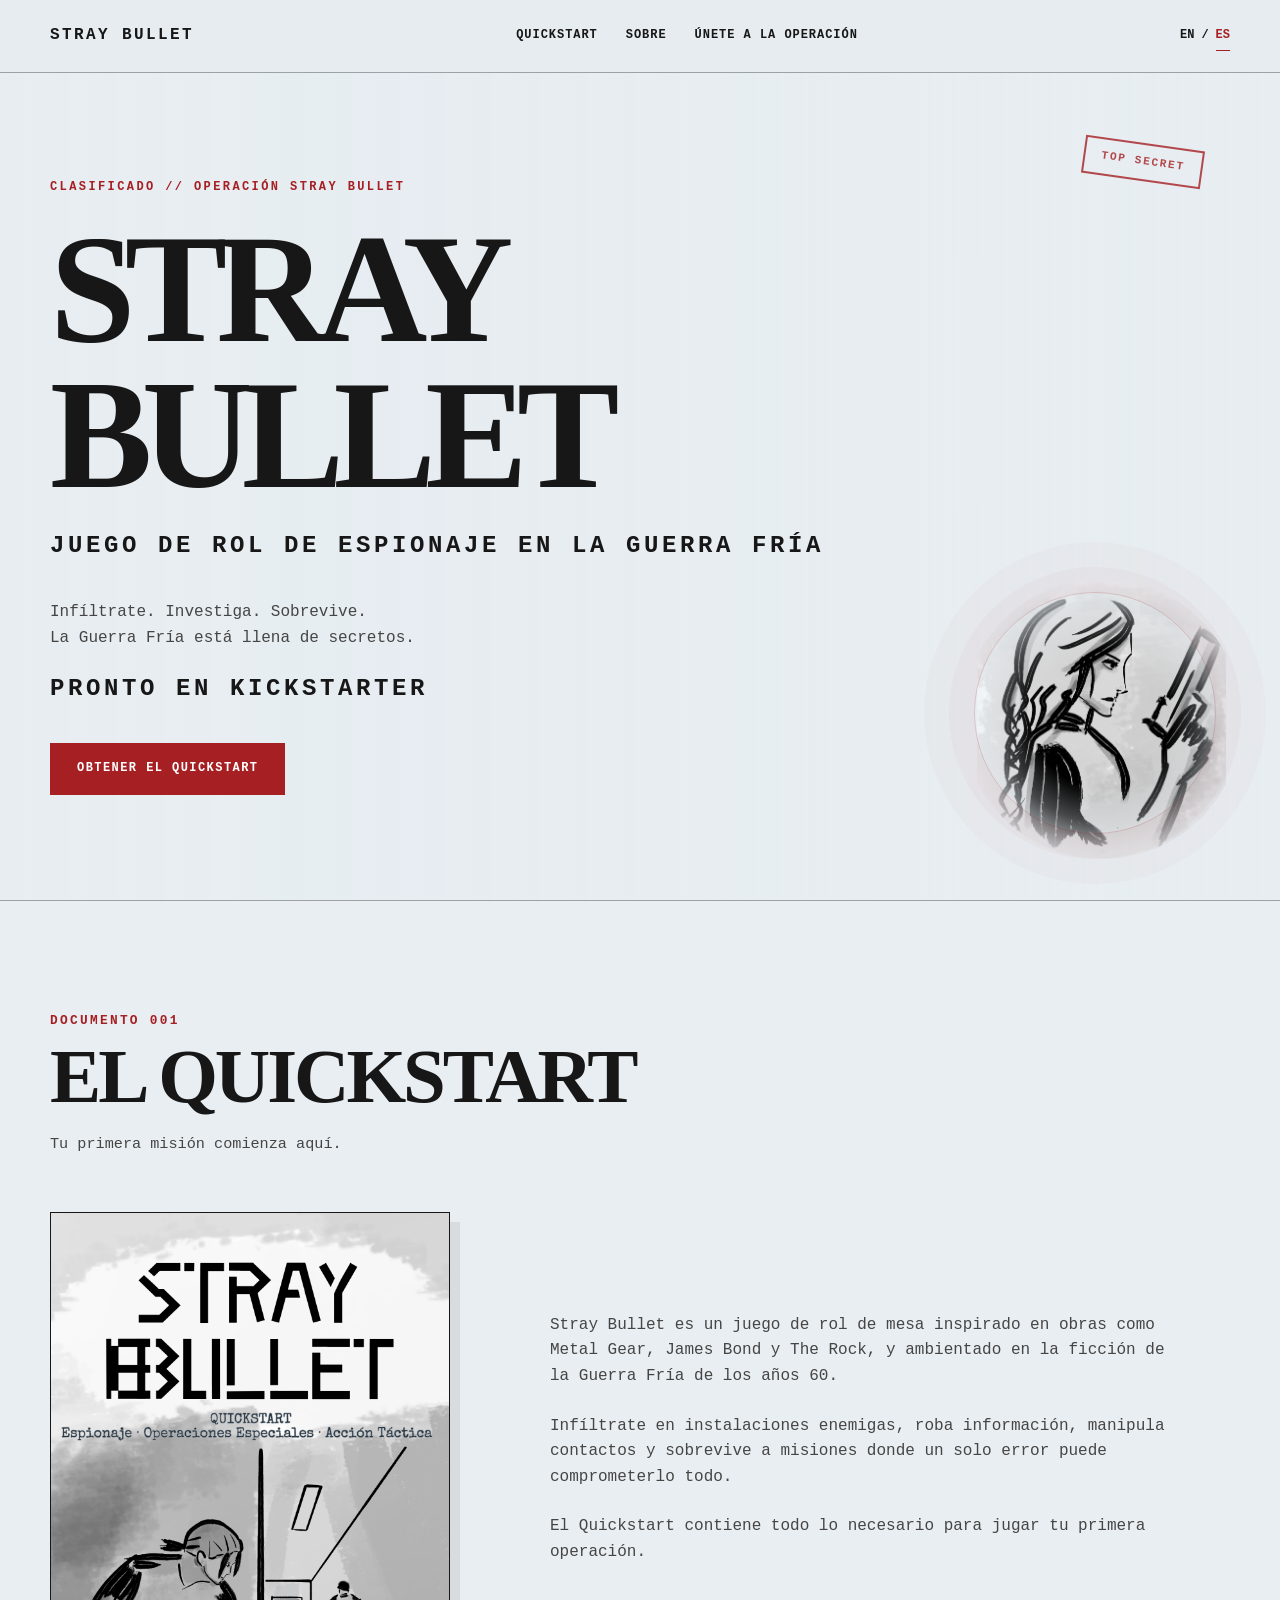
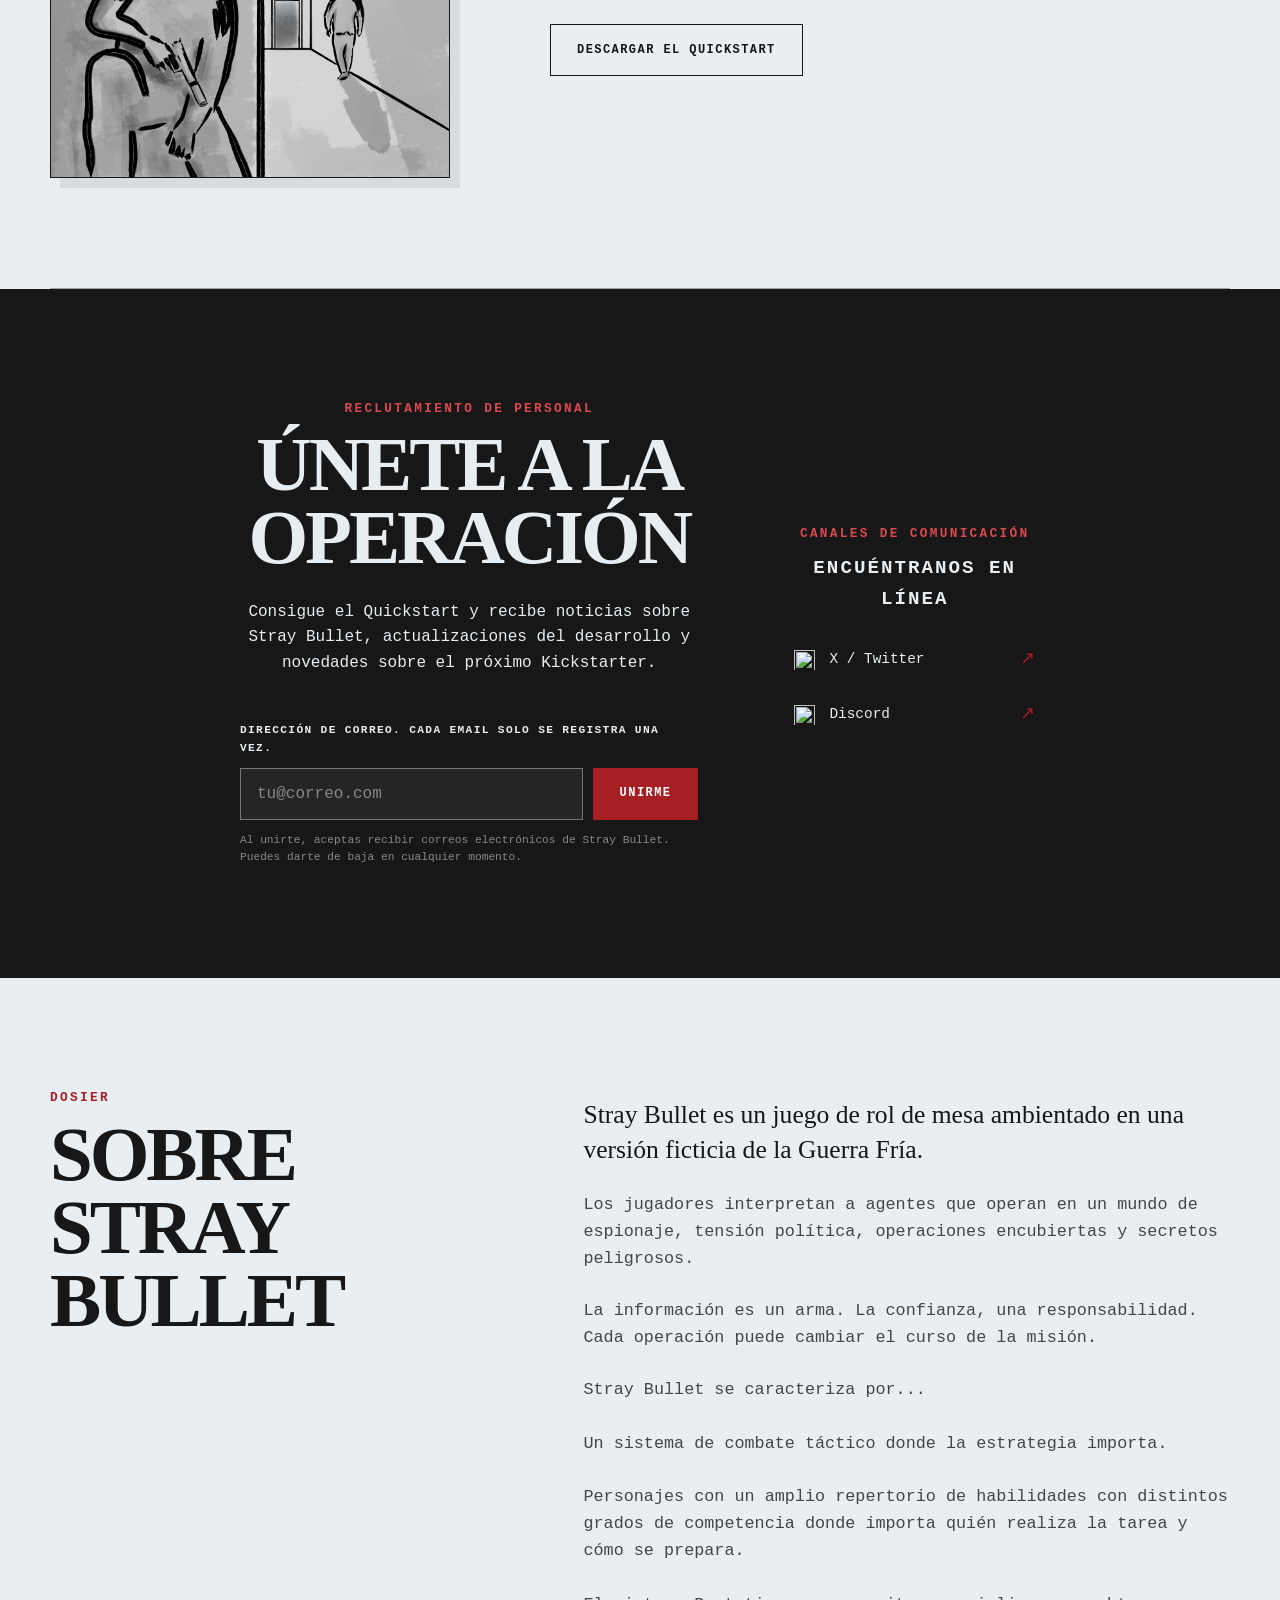
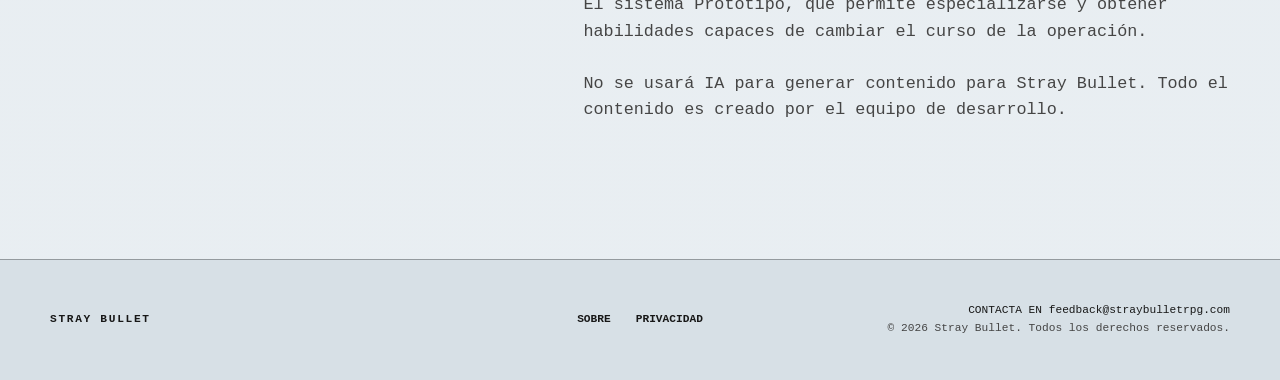
==== commit d6a803bb: "Added communication channels" ====
--- a/es/index.html
+++ b/es/index.html
@@ -221,60 +221,140 @@
              NEWSLETTER
         ================================================== -->
 
-        <section id="newsletter"
-                 class="section newsletter">
+        <section id="newsletter" class="section newsletter">
 
             <div class="newsletter-inner">
 
-
-                <p class="section-label">
-                    RECLUTAMIENTO DE PERSONAL
-                </p>
-
-
-                <h2>
-                    ÚNETE A LA OPERACIÓN
-                </h2>
-
-
-                <p>
-                    Consigue el Quickstart y recibe noticias
-                    sobre Stray Bullet, actualizaciones del desarrollo
-                    y novedades sobre el próximo Kickstarter.
-                </p>
-
-
-
-                <form class="newsletter-form">
-
-                    <label for="email">
-                        DIRECCIÓN DE EMAIL. CADA EMAIL SOLO SE REGISTRA UNA VEZ.
-                    </label>
-
-
-                    <div class="form-row">
-
-                        <input type="email"
-                               id="email"
-                               name="email"
-                               placeholder="your@email.com"
-                               required>
-
-
-                        <button type="submit"
-                                class="button button-primary">
-                            UNIRME
-                        </button>
+                <!-- LEFT COLUMN: NEWSLETTER -->
+
+                <div class="newsletter-content">
+
+                    <p class="section-label">
+                        RECLUTAMIENTO DE PERSONAL
+                    </p>
+
+                    <h2>
+                        ÚNETE A LA OPERACIÓN
+                    </h2>
+
+                    <p>
+                        Consigue el Quickstart y recibe noticias sobre
+                        Stray Bullet, actualizaciones del desarrollo y
+                        novedades sobre el próximo Kickstarter.
+                    </p>
+
+                    <form class="newsletter-form">
+
+                        <label for="email">
+                            DIRECCIÓN DE CORREO. 
+                            CADA EMAIL SOLO SE REGISTRA UNA VEZ.
+                        </label>
+
+                        <div class="form-row">
+
+                            <input type="email"
+                                   id="email"
+                                   name="email"
+                                   placeholder="tu@correo.com"
+                                   required>
+
+                            <button type="submit"
+                                    class="button button-primary">
+                                UNIRME
+                            </button>
+
+                        </div>
+
+                        <small>
+                            Al unirte, aceptas recibir correos electrónicos 
+                            de Stray Bullet. Puedes darte de baja en cualquier 
+                            momento.
+                        </small>
+
+                        <p id="newsletter-message"
+                           aria-live="polite"></p>
+
+                    </form>
+
+                </div>
+
+
+                <!-- RIGHT COLUMN: SOCIAL NETWORKS -->
+
+                <aside class="social-panel">
+
+                    <p class="section-label">
+                        CANALES DE COMUNICACIÓN
+                    </p>
+
+                    <h3>
+                        ENCUÉNTRANOS EN LÍNEA
+                    </h3>
+
+                    <div class="social-list">
+
+                        <a href="https://x.com/StrayBulletRPG"
+                           target="_blank"
+                           rel="noopener noreferrer"
+                           class="social-link">
+
+                            <img src="https://cdn.simpleicons.org/x/ffffff"
+                                 alt=""
+                                 class="social-icon">
+
+                            <span>X / Twitter</span>
+                            <span class="social-arrow">↗</span>
+
+                        </a>
+
+
+                        <a href="https://discord.gg/6QYH5Fmn5"
+                           target="_blank"
+                           rel="noopener noreferrer"
+                           class="social-link">
+
+                            <img src="https://cdn.simpleicons.org/discord/ffffff"
+                                 alt=""
+                                 class="social-icon">
+
+                            <span>Discord</span>
+                            <span class="social-arrow">↗</span>
+
+                        </a>
+
+
+                        <!--<a href="https://youtube.com/@TU_USUARIO"
+                           target="_blank"
+                           rel="noopener noreferrer"
+                           class="social-link">
+
+                            <img src="https://cdn.simpleicons.org/youtube/ffffff"
+                                 alt=""
+                                 class="social-icon">
+
+                            <span>YouTube</span>
+                            <span class="social-arrow">↗</span>
+
+                        </a>
+
+
+                        <a href="https://instagram.com/TU_USUARIO"
+                           target="_blank"
+                           rel="noopener noreferrer"
+                           class="social-link">
+
+                            <img src="https://cdn.simpleicons.org/instagram/ffffff"
+                                 alt=""
+                                 class="social-icon">
+
+                            <span>Instagram</span>
+                            <span class="social-arrow">↗</span>
+
+                        </a>-->
 
                     </div>
 
-
-                    <small>
-                        Al unirte, aceptas recibir comunicaciones
-                        sobre Stray Bullet.
-                    </small>
-                    <p id="newsletter-message" aria-live="polite"></p>
-                </form>
+                </aside>
 
             </div>
 
--- a/style.css
+++ b/style.css
@@ -639,3 +639,289 @@
         flex-wrap: wrap;
     }
 }
+
+
+.social-section {
+    padding: 65px 20px;
+    background: var(--paper-dark);
+}
+
+.social-container {
+    max-width: 460px;
+    margin: 0 auto;
+    border: 1px solid var(--line);
+    padding: 22px;
+    background: var(--paper);
+}
+
+.social-heading {
+    display: flex;
+    justify-content: space-between;
+    align-items: center;
+    gap: 12px;
+    padding-bottom: 14px;
+    border-bottom: 2px solid var(--red);
+}
+
+    .social-heading h2 {
+        font-size: 1.1rem;
+        margin: 0;
+        letter-spacing: 2px;
+    }
+
+    .social-heading span {
+        color: var(--red);
+        font-size: 0.65rem;
+        font-weight: bold;
+    }
+
+.social-link {
+    display: flex;
+    align-items: center;
+    gap: 14px;
+    padding: 15px 5px;
+    color: var(--ink);
+    text-decoration: none;
+    border-bottom: 1px solid var(--line);
+    transition: background 0.2s ease;
+}
+
+    .social-link:last-child {
+        border-bottom: none;
+    }
+
+    .social-link:hover {
+        background: var(--paper-dark);
+    }
+
+.social-icon {
+    width: 38px;
+    height: 38px;
+    display: flex;
+    align-items: center;
+    justify-content: center;
+    background: var(--ink);
+    color: white;
+    font-size: 21px;
+    font-weight: bold;
+    flex-shrink: 0;
+}
+
+    .social-icon.discord {
+        background: #5865F2;
+    }
+
+    .social-icon.youtube {
+        background: #a51f23;
+    }
+
+.social-info {
+    display: flex;
+    flex-direction: column;
+    flex: 1;
+    gap: 3px;
+}
+
+    .social-info strong {
+        font-size: 0.9rem;
+    }
+
+    .social-info small {
+        color: var(--ink-light);
+        font-size: 0.75rem;
+    }
+
+.social-arrow {
+    font-size: 1.1rem;
+    color: var(--red);
+}
+
+/* NEWSLETTER TWO-COLUMN LAYOUT */
+
+.newsletter-inner {
+    display: grid;
+    grid-template-columns: 1.6fr 1fr;
+    gap: 55px;
+    align-items: center;
+}
+
+.newsletter-content {
+    min-width: 0;
+}
+
+/* NEWSLETTER TWO-COLUMN LAYOUT */
+
+.newsletter-inner {
+    display: grid;
+    grid-template-columns: 1.6fr 1fr;
+    gap: 55px;
+    align-items: center;
+}
+
+.newsletter-content {
+    min-width: 0;
+}
+
+/* SOCIAL PANEL */
+
+.social-panel {
+    padding-left: 35px;
+    border-left: 1px solid var(--line);
+    color: inherit;
+}
+
+    .social-panel .section-label {
+        margin-bottom: 8px;
+    }
+
+    .social-panel h3 {
+        margin: 0 0 18px;
+        font-size: 1.2rem;
+        letter-spacing: 2px;
+        color: inherit;
+    }
+
+.social-list {
+    display: flex;
+    flex-direction: column;
+}
+
+.social-link {
+    display: flex;
+    align-items: center;
+    gap: 14px;
+    padding: 13px 5px;
+    border-bottom: 1px solid var(--line);
+    color: inherit;
+    text-decoration: none;
+    font-size: 0.9rem;
+    transition: background 0.2s ease;
+}
+
+    .social-link:last-child {
+        border-bottom: none;
+    }
+
+    .social-link:hover {
+        background: rgba(255, 255, 255, 0.07);
+    }
+
+.social-icon {
+    width: 21px;
+    height: 21px;
+    object-fit: contain;
+    flex-shrink: 0;
+}
+
+.social-arrow {
+    margin-left: auto;
+    color: var(--red);
+    font-size: 1.1rem;
+}
+
+/* RESPONSIVE */
+
+@media (max-width: 700px) {
+
+    .newsletter-inner {
+        grid-template-columns: 1fr;
+        gap: 35px;
+    }
+
+    .social-panel {
+        padding-left: 0;
+        padding-top: 25px;
+        border-left: none;
+        border-top: 1px solid var(--line);
+    }
+}
+
+
+
+/* NEWSLETTER TWO-COLUMN LAYOUT */
+
+.newsletter-inner {
+    display: grid;
+    grid-template-columns: 1.6fr 1fr;
+    gap: 55px;
+    align-items: center;
+}
+
+.newsletter-content {
+    min-width: 0;
+}
+
+/* SOCIAL PANEL - SAME DARK BACKGROUND */
+
+.social-panel {
+    padding: 25px 0 25px 35px;
+    background: transparent !important;
+    color: inherit;
+    border: none;
+    border-left: 1px solid var(--line);
+    box-shadow: none;
+}
+
+    .social-panel h3 {
+        margin: 0 0 18px;
+        font-size: 1.2rem;
+        letter-spacing: 2px;
+        color: inherit;
+    }
+
+.social-list {
+    display: flex;
+    flex-direction: column;
+    background: transparent;
+}
+
+.social-link {
+    display: flex;
+    align-items: center;
+    gap: 14px;
+    padding: 13px 5px;
+    border-bottom: 1px solid var(--line);
+    background: transparent;
+    color: inherit;
+    text-decoration: none;
+    font-size: 0.9rem;
+    transition: background 0.2s ease;
+}
+
+    .social-link:last-child {
+        border-bottom: none;
+    }
+
+    .social-link:hover {
+        background: rgba(255, 255, 255, 0.07);
+    }
+
+.social-icon {
+    width: 21px;
+    height: 21px;
+    object-fit: contain;
+    flex-shrink: 0;
+}
+
+.social-arrow {
+    margin-left: auto;
+    color: var(--red);
+    font-size: 1.1rem;
+}
+
+/* RESPONSIVE */
+
+@media (max-width: 700px) {
+
+    .newsletter-inner {
+        grid-template-columns: 1fr;
+        gap: 30px;
+    }
+
+    .social-panel {
+        padding: 25px 0 0;
+        border-left: none;
+        border-top: 1px solid var(--line);
+    }
+}
+
